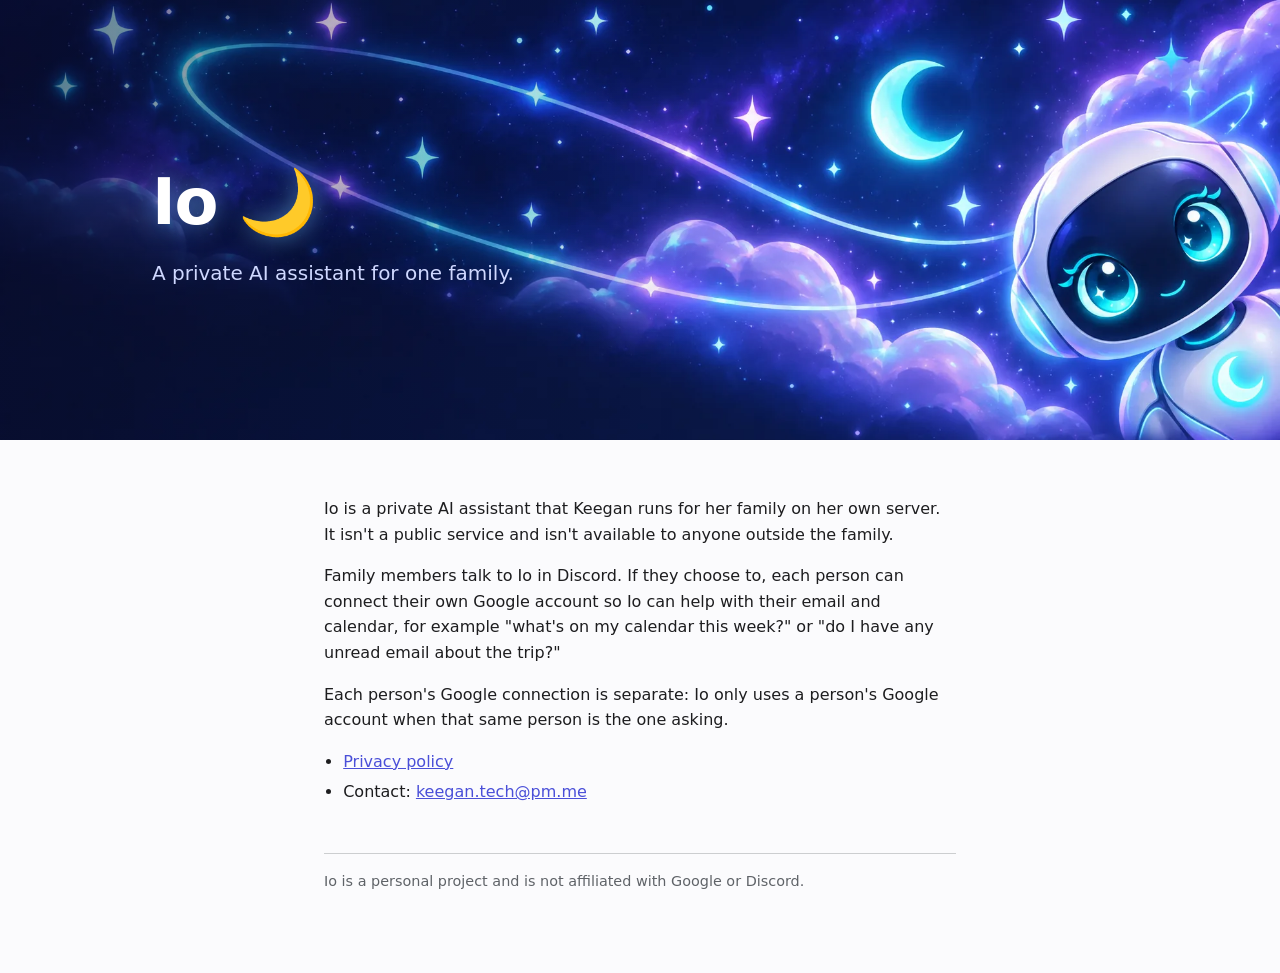
==== index.html @ e9db52dd "Add Io homepage and privacy policy" ====
<!DOCTYPE html>
<html lang="en"><head><meta charset="utf-8"><meta name="viewport" content="width=device-width,initial-scale=1">
<title>Io — private family assistant</title><meta name="description" content="Io is a private AI assistant Keegan runs for her family.">
<link rel="stylesheet" href="style.css"></head>
<body>
<header class="hero">
<picture><source media="(max-width:900px)" srcset="banner-1000.webp"><img src="banner.webp" alt="Io, a small celestial robot, peeking in beside a crescent moon in a starry night sky" width="1983" height="793"></picture>
<div class="title"><h1>Io 🌙</h1><p>A private AI assistant for one family.</p></div>
</header>
<main>
<p>Io is a private AI assistant that Keegan runs for her family on her own server. It isn't a public service and isn't available to anyone outside the family.</p>
<p>Family members talk to Io in Discord. If they choose to, each person can connect their own Google account so Io can help with their email and calendar, for example "what's on my calendar this week?" or "do I have any unread email about the trip?"</p>
<p>Each person's Google connection is separate: Io only uses a person's Google account when that same person is the one asking.</p>
<ul><li><a href="privacy/">Privacy policy</a></li><li>Contact: <a href="mailto:keegan.tech@pm.me">keegan.tech@pm.me</a></li></ul>
<footer>Io is a personal project and is not affiliated with Google or Discord.</footer>
</main></body></html>
---- style.css ----
:root{color-scheme:light dark;--fg:#1d1d1f;--muted:#5f6368;--bg:#fbfbfd;--accent:#4a4fd8}
@media(prefers-color-scheme:dark){:root{--fg:#ececf1;--muted:#a1a1aa;--bg:#0f1015;--accent:#a5a8ff}}
*{box-sizing:border-box}body{margin:0;background:var(--bg);color:var(--fg);font:16px/1.6 system-ui,-apple-system,"Segoe UI",sans-serif}
main{max-width:680px;margin:0 auto;padding:56px 24px 80px}h1{font-size:2rem;margin:0 0 .25rem}h2{font-size:1.15rem;margin:2rem 0 .5rem}
.sub{color:var(--muted);margin:0 0 2rem}a{color:var(--accent)}ul{padding-left:1.2rem}li{margin:.3rem 0}
footer{margin-top:3rem;color:var(--muted);font-size:.9rem;border-top:1px solid color-mix(in srgb,var(--muted) 30%,transparent);padding-top:1rem}
.hero{position:relative;width:100%;aspect-ratio:1983/793;max-height:440px;min-height:220px;overflow:hidden;background:#0d1035}
.hero img{position:absolute;inset:0;width:100%;height:100%;object-fit:cover;object-position:right center}
.hero::after{content:"";position:absolute;inset:0;background:linear-gradient(90deg,rgba(9,10,40,.55),rgba(9,10,40,0) 55%)}
.hero .title{position:relative;z-index:1;height:100%;max-width:1040px;margin:0 auto;padding:0 32px;display:flex;flex-direction:column;justify-content:center;color:#fff}
.hero h1{font-size:clamp(2.2rem,6vw,4rem);margin:0;letter-spacing:-.02em;text-shadow:0 0 24px rgba(120,200,255,.55)}
.hero p{margin:.25rem 0 0;font-size:clamp(1rem,2.2vw,1.25rem);color:#cfd8ff}
.hero.slim{aspect-ratio:auto;height:150px;min-height:0}
.hero.slim h1{font-size:clamp(1.6rem,4.5vw,2.4rem)}
.hero + main{padding-top:40px}
@media (max-width:600px){
  .hero .title{padding:0 20px}
  .hero .title p{max-width:58%;line-height:1.35}
  .hero::after{background:linear-gradient(90deg,rgba(9,10,40,.7),rgba(9,10,40,0) 65%)}
  .hero.slim .title h1{max-width:62%;line-height:1.15}
}
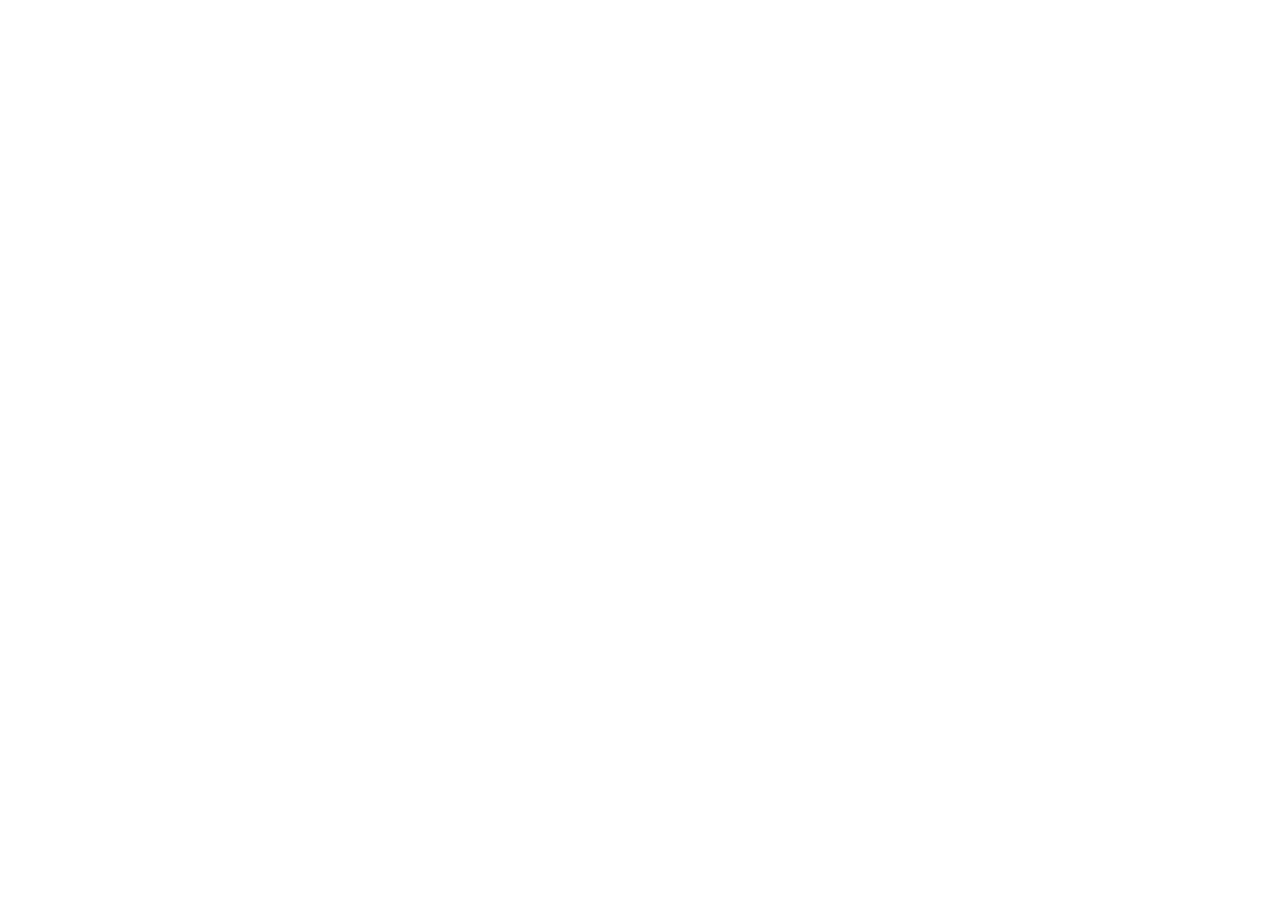
==== commit 171a5fae: "Google verification and redirects to /Io/" ====
--- a/index.html
+++ b/index.html
@@ -1,16 +1 @@
-<!DOCTYPE html>
-<html lang="en"><head><meta charset="utf-8"><meta name="viewport" content="width=device-width,initial-scale=1">
-<title>Io — private family assistant</title><meta name="description" content="Io is a private AI assistant Keegan runs for her family.">
-<link rel="stylesheet" href="style.css"></head>
-<body>
-<header class="hero">
-<picture><source media="(max-width:900px)" srcset="banner-1000.webp"><img src="banner.webp" alt="Io, a small celestial robot, peeking in beside a crescent moon in a starry night sky" width="1983" height="793"></picture>
-<div class="title"><h1>Io 🌙</h1><p>A private AI assistant for one family.</p></div>
-</header>
-<main>
-<p>Io is a private AI assistant that Keegan runs for her family on her own server. It isn't a public service and isn't available to anyone outside the family.</p>
-<p>Family members talk to Io in Discord. If they choose to, each person can connect their own Google account so Io can help with their email and calendar, for example "what's on my calendar this week?" or "do I have any unread email about the trip?"</p>
-<p>Each person's Google connection is separate: Io only uses a person's Google account when that same person is the one asking.</p>
-<ul><li><a href="privacy/">Privacy policy</a></li><li>Contact: <a href="mailto:keegan.tech@pm.me">keegan.tech@pm.me</a></li></ul>
-<footer>Io is a personal project and is not affiliated with Google or Discord.</footer>
-</main></body></html>
+<!DOCTYPE html><meta charset="utf-8"><title>Io</title><meta http-equiv="refresh" content="0; url=https://ktchntn.github.io/Io/"><link rel="canonical" href="https://ktchntn.github.io/Io/"><a href="https://ktchntn.github.io/Io/">Io</a>
